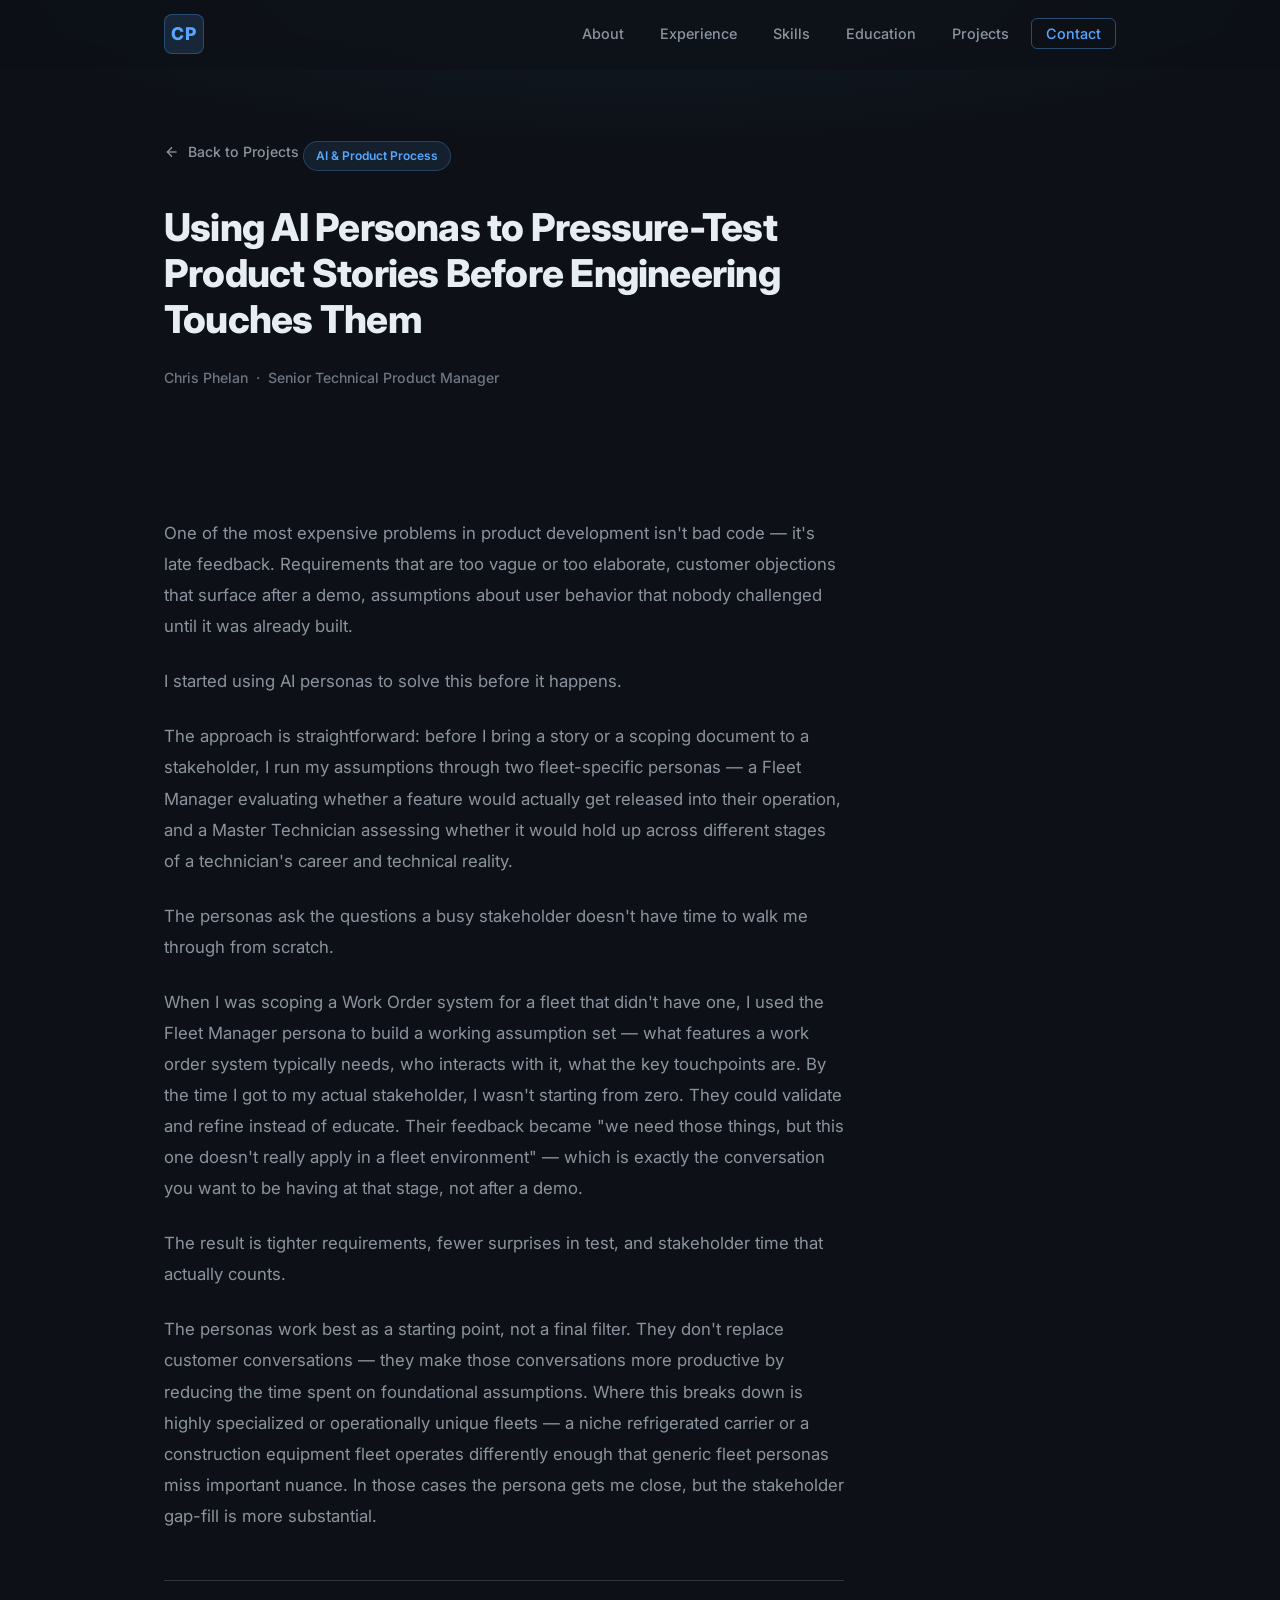
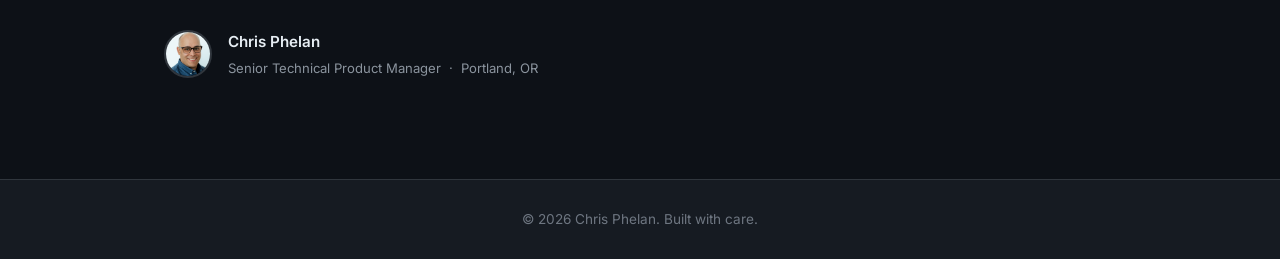
==== ai-personas-product-stories.html @ c7101021 "Add first portfolio piece: AI personas for product stories - Create dedicated article page (ai-perso" ====
<!DOCTYPE html>
<html lang="en">
<head>
  <meta charset="UTF-8" />
  <meta name="viewport" content="width=device-width, initial-scale=1.0" />
  <title>Using AI Personas to Pressure-Test Product Stories — Chris Phelan</title>
  <link rel="preconnect" href="https://fonts.googleapis.com" />
  <link rel="preconnect" href="https://fonts.gstatic.com" crossorigin />
  <link href="https://fonts.googleapis.com/css2?family=Inter:wght@300;400;500;600;700;800&display=swap" rel="stylesheet" />
  <link rel="stylesheet" href="styles.css" />
  <style>
    .article-hero {
      padding: 140px 0 64px;
      background: radial-gradient(ellipse 80% 60% at 50% -10%, rgba(88, 166, 255, 0.08) 0%, transparent 70%);
    }

    .article-back {
      display: inline-flex;
      align-items: center;
      gap: 8px;
      color: var(--text-muted);
      font-size: 0.88rem;
      font-weight: 500;
      margin-bottom: 40px;
      transition: color var(--transition);
    }

    .article-back:hover { color: var(--accent); }

    .article-tag {
      display: inline-block;
      font-size: 0.75rem;
      font-weight: 600;
      padding: 4px 12px;
      border-radius: 20px;
      background: rgba(88, 166, 255, 0.1);
      color: var(--accent);
      border: 1px solid rgba(88, 166, 255, 0.25);
      margin-bottom: 20px;
    }

    .article-title {
      font-size: clamp(1.6rem, 4vw, 2.4rem);
      font-weight: 800;
      color: var(--text);
      line-height: 1.2;
      letter-spacing: -0.02em;
      margin-bottom: 24px;
      max-width: 720px;
    }

    .article-meta {
      color: var(--text-dim);
      font-size: 0.88rem;
      font-weight: 500;
    }

    .article-body {
      padding: 64px 0 100px;
    }

    .article-content {
      max-width: 680px;
    }

    .article-content p {
      color: var(--text-muted);
      font-size: 1.05rem;
      line-height: 1.85;
      margin-bottom: 24px;
    }

    .article-content p:last-child {
      margin-bottom: 0;
    }

    .article-divider {
      border: none;
      border-top: 1px solid var(--border);
      margin: 48px 0;
    }

    .article-footer {
      display: flex;
      align-items: center;
      gap: 16px;
      flex-wrap: wrap;
    }

    .article-author-photo {
      width: 48px;
      height: 48px;
      border-radius: 50%;
      object-fit: cover;
      object-position: center top;
      border: 2px solid var(--border);
    }

    .article-author-info {
      display: flex;
      flex-direction: column;
      gap: 2px;
    }

    .article-author-name {
      font-size: 0.95rem;
      font-weight: 600;
      color: var(--text);
    }

    .article-author-title {
      font-size: 0.82rem;
      color: var(--text-muted);
    }

    @media (max-width: 768px) {
      .article-hero { padding: 120px 0 48px; }
      .article-body { padding: 48px 0 72px; }
    }
  </style>
</head>
<body>

  <!-- NAV -->
  <nav id="navbar">
    <div class="nav-inner">
      <a href="index.html" class="nav-logo">CP</a>
      <ul class="nav-links" id="navLinks">
        <li><a href="index.html#about">About</a></li>
        <li><a href="index.html#experience">Experience</a></li>
        <li><a href="index.html#skills">Skills</a></li>
        <li><a href="index.html#education">Education</a></li>
        <li><a href="index.html#projects">Projects</a></li>
        <li><a href="index.html#contact" class="nav-cta">Contact</a></li>
      </ul>
    </div>
  </nav>

  <!-- ARTICLE HERO -->
  <section class="article-hero">
    <div class="container">
      <a href="index.html#projects" class="article-back">
        <svg width="16" height="16" viewBox="0 0 24 24" fill="none" stroke="currentColor" stroke-width="2"><line x1="19" y1="12" x2="5" y2="12"/><polyline points="12 19 5 12 12 5"/></svg>
        Back to Projects
      </a>
      <div class="article-tag">AI &amp; Product Process</div>
      <h1 class="article-title">Using AI Personas to Pressure-Test Product Stories Before Engineering Touches Them</h1>
      <p class="article-meta">Chris Phelan &nbsp;·&nbsp; Senior Technical Product Manager</p>
    </div>
  </section>

  <!-- ARTICLE BODY -->
  <div class="article-body">
    <div class="container">
      <div class="article-content">

        <p>One of the most expensive problems in product development isn't bad code — it's late feedback. Requirements that are too vague or too elaborate, customer objections that surface after a demo, assumptions about user behavior that nobody challenged until it was already built.</p>

        <p>I started using AI personas to solve this before it happens.</p>

        <p>The approach is straightforward: before I bring a story or a scoping document to a stakeholder, I run my assumptions through two fleet-specific personas — a Fleet Manager evaluating whether a feature would actually get released into their operation, and a Master Technician assessing whether it would hold up across different stages of a technician's career and technical reality.</p>

        <p>The personas ask the questions a busy stakeholder doesn't have time to walk me through from scratch.</p>

        <p>When I was scoping a Work Order system for a fleet that didn't have one, I used the Fleet Manager persona to build a working assumption set — what features a work order system typically needs, who interacts with it, what the key touchpoints are. By the time I got to my actual stakeholder, I wasn't starting from zero. They could validate and refine instead of educate. Their feedback became "we need those things, but this one doesn't really apply in a fleet environment" — which is exactly the conversation you want to be having at that stage, not after a demo.</p>

        <p>The result is tighter requirements, fewer surprises in test, and stakeholder time that actually counts.</p>

        <p>The personas work best as a starting point, not a final filter. They don't replace customer conversations — they make those conversations more productive by reducing the time spent on foundational assumptions. Where this breaks down is highly specialized or operationally unique fleets — a niche refrigerated carrier or a construction equipment fleet operates differently enough that generic fleet personas miss important nuance. In those cases the persona gets me close, but the stakeholder gap-fill is more substantial.</p>

        <hr class="article-divider" />

        <div class="article-footer">
          <img src="IMG_0226.jpeg" alt="Chris Phelan" class="article-author-photo" />
          <div class="article-author-info">
            <span class="article-author-name">Chris Phelan</span>
            <span class="article-author-title">Senior Technical Product Manager &nbsp;·&nbsp; Portland, OR</span>
          </div>
        </div>

      </div>
    </div>
  </div>

  <!-- FOOTER -->
  <footer>
    <p>© 2026 Chris Phelan. Built with care.</p>
  </footer>

  <script>
    const navbar = document.getElementById('navbar');
    window.addEventListener('scroll', () => {
      navbar.classList.toggle('scrolled', window.scrollY > 20);
    });
  </script>

</body>
</html>
---- styles.css ----
/* ===== RESET & BASE ===== */
*, *::before, *::after {
  box-sizing: border-box;
  margin: 0;
  padding: 0;
}

:root {
  --bg: #0d1117;
  --surface: #161b22;
  --surface-2: #1c2128;
  --border: #30363d;
  --accent: #58a6ff;
  --accent-glow: rgba(88, 166, 255, 0.15);
  --accent-glow-strong: rgba(88, 166, 255, 0.3);
  --text: #e6edf3;
  --text-muted: #8b949e;
  --text-dim: #6e7681;
  --success: #3fb950;
  --radius: 12px;
  --radius-sm: 8px;
  --transition: 0.25s ease;
  --font: 'Inter', system-ui, -apple-system, sans-serif;
}

html {
  scroll-behavior: smooth;
  scroll-padding-top: 72px;
}

body {
  font-family: var(--font);
  background-color: var(--bg);
  color: var(--text);
  line-height: 1.7;
  font-size: 16px;
  overflow-x: hidden;
}

a {
  color: var(--accent);
  text-decoration: none;
}

ul {
  list-style: none;
}

img { max-width: 100%; }

/* ===== CONTAINER ===== */
.container {
  max-width: 1000px;
  margin: 0 auto;
  padding: 0 24px;
}

/* ===== SECTIONS ===== */
section {
  padding: 100px 0;
}

.section-title {
  font-size: clamp(1.6rem, 3vw, 2rem);
  font-weight: 700;
  color: var(--text);
  margin-bottom: 12px;
  position: relative;
  display: inline-block;
}

.section-title::after {
  content: '';
  display: block;
  width: 48px;
  height: 3px;
  background: var(--accent);
  border-radius: 2px;
  margin-top: 8px;
}

.section-subtitle {
  color: var(--text-muted);
  margin-bottom: 48px;
  margin-top: 8px;
  font-size: 1.05rem;
}

/* ===== NAV ===== */
#navbar {
  position: fixed;
  top: 0;
  left: 0;
  right: 0;
  z-index: 1000;
  background: rgba(13, 17, 23, 0.8);
  backdrop-filter: blur(12px);
  -webkit-backdrop-filter: blur(12px);
  border-bottom: 1px solid transparent;
  transition: border-color var(--transition), background var(--transition);
}

#navbar.scrolled {
  border-bottom-color: var(--border);
  background: rgba(13, 17, 23, 0.95);
}

.nav-inner {
  max-width: 1000px;
  margin: 0 auto;
  padding: 0 24px;
  height: 68px;
  display: flex;
  align-items: center;
  justify-content: space-between;
}

.nav-logo {
  font-size: 1.1rem;
  font-weight: 800;
  color: var(--accent);
  letter-spacing: 0.05em;
  background: var(--accent-glow);
  border: 1px solid rgba(88, 166, 255, 0.3);
  width: 40px;
  height: 40px;
  display: flex;
  align-items: center;
  justify-content: center;
  border-radius: var(--radius-sm);
  transition: background var(--transition), box-shadow var(--transition);
}

.nav-logo:hover {
  background: var(--accent-glow-strong);
  box-shadow: 0 0 16px rgba(88, 166, 255, 0.25);
}

.nav-links {
  display: flex;
  align-items: center;
  gap: 8px;
}

.nav-links a {
  color: var(--text-muted);
  font-size: 0.9rem;
  font-weight: 500;
  padding: 6px 14px;
  border-radius: 6px;
  transition: color var(--transition), background var(--transition);
}

.nav-links a:hover,
.nav-links a.active {
  color: var(--text);
  background: var(--surface-2);
}

.nav-cta {
  color: var(--accent) !important;
  border: 1px solid rgba(88, 166, 255, 0.4) !important;
}

.nav-cta:hover {
  background: var(--accent-glow) !important;
  color: var(--accent) !important;
}

.nav-toggle {
  display: none;
  flex-direction: column;
  gap: 5px;
  cursor: pointer;
  background: none;
  border: none;
  padding: 8px;
}

.nav-toggle span {
  display: block;
  width: 22px;
  height: 2px;
  background: var(--text);
  border-radius: 2px;
  transition: var(--transition);
}

.nav-toggle.open span:nth-child(1) { transform: translateY(7px) rotate(45deg); }
.nav-toggle.open span:nth-child(2) { opacity: 0; }
.nav-toggle.open span:nth-child(3) { transform: translateY(-7px) rotate(-45deg); }

/* ===== HERO ===== */
#hero {
  min-height: 100vh;
  display: flex;
  flex-direction: column;
  align-items: center;
  justify-content: center;
  text-align: center;
  padding: 80px 24px 60px;
  position: relative;
  background: radial-gradient(ellipse 80% 60% at 50% -10%, rgba(88, 166, 255, 0.08) 0%, transparent 70%);
}

.hero-content { max-width: 680px; }

.hero-greeting {
  font-size: 1rem;
  color: var(--accent);
  font-weight: 500;
  letter-spacing: 0.08em;
  text-transform: uppercase;
  margin-bottom: 16px;
}

.hero-name {
  font-size: clamp(2.8rem, 8vw, 5rem);
  font-weight: 800;
  line-height: 1.05;
  color: var(--text);
  margin-bottom: 16px;
  letter-spacing: -0.02em;
}

.hero-title {
  font-size: clamp(1.2rem, 3vw, 1.6rem);
  font-weight: 400;
  background: linear-gradient(90deg, var(--accent), #79c0ff);
  -webkit-background-clip: text;
  -webkit-text-fill-color: transparent;
  background-clip: text;
  margin-bottom: 20px;
}

.hero-location {
  display: inline-flex;
  align-items: center;
  gap: 6px;
  color: var(--text-muted);
  font-size: 0.95rem;
  margin-bottom: 40px;
}

.hero-actions {
  display: flex;
  gap: 16px;
  justify-content: center;
  flex-wrap: wrap;
}

.btn {
  display: inline-flex;
  align-items: center;
  gap: 8px;
  padding: 12px 28px;
  border-radius: var(--radius-sm);
  font-size: 0.95rem;
  font-weight: 600;
  transition: all var(--transition);
  cursor: pointer;
}

.btn-primary {
  background: var(--accent);
  color: #0d1117;
}

.btn-primary:hover {
  background: #79c0ff;
  box-shadow: 0 0 20px rgba(88, 166, 255, 0.4);
  transform: translateY(-1px);
}

.btn-outline {
  border: 1px solid var(--border);
  color: var(--text);
  background: transparent;
}

.btn-outline:hover {
  border-color: var(--accent);
  color: var(--accent);
  background: var(--accent-glow);
  transform: translateY(-1px);
}

.hero-scroll-hint {
  position: absolute;
  bottom: 32px;
  left: 50%;
  transform: translateX(-50%);
  display: flex;
  flex-direction: column;
  align-items: center;
  gap: 6px;
  color: var(--text-dim);
  font-size: 0.75rem;
  letter-spacing: 0.1em;
  text-transform: uppercase;
  animation: bounce 2s ease-in-out infinite;
}

@keyframes bounce {
  0%, 100% { transform: translateX(-50%) translateY(0); }
  50% { transform: translateX(-50%) translateY(6px); }
}

/* ===== ABOUT ===== */
#about { background: var(--surface); }

.about-grid {
  display: grid;
  grid-template-columns: auto 1fr 1fr;
  gap: 48px;
  align-items: center;
  margin-top: 40px;
}

.about-photo {
  flex-shrink: 0;
}

.headshot {
  width: 180px;
  height: 180px;
  object-fit: cover;
  object-position: center top;
  border-radius: 50%;
  border: 3px solid var(--border);
  box-shadow: 0 0 0 6px var(--surface-2), 0 0 24px rgba(88, 166, 255, 0.15);
  display: block;
}

.about-text p {
  color: var(--text-muted);
  font-size: 1.05rem;
  line-height: 1.8;
  margin-bottom: 16px;
}

.about-highlights {
  display: flex;
  flex-direction: column;
  gap: 16px;
}

.highlight-card {
  background: var(--surface-2);
  border: 1px solid var(--border);
  border-radius: var(--radius);
  padding: 20px 24px;
  display: flex;
  align-items: center;
  gap: 16px;
  transition: border-color var(--transition), box-shadow var(--transition);
}

.highlight-card:hover {
  border-color: var(--accent);
  box-shadow: 0 0 16px var(--accent-glow);
}

.highlight-num {
  font-size: 2rem;
  font-weight: 800;
  color: var(--accent);
  line-height: 1;
}

.highlight-label {
  font-size: 0.9rem;
  color: var(--text-muted);
  font-weight: 500;
}

/* ===== EXPERIENCE ===== */
#experience { background: var(--bg); }

.timeline {
  margin-top: 48px;
  position: relative;
  padding-left: 32px;
}

.timeline::before {
  content: '';
  position: absolute;
  left: 7px;
  top: 8px;
  bottom: 8px;
  width: 2px;
  background: linear-gradient(to bottom, var(--accent), transparent);
  opacity: 0.4;
}

.timeline-item {
  position: relative;
  margin-bottom: 40px;
}

.timeline-item:last-child { margin-bottom: 0; }

.timeline-dot {
  position: absolute;
  left: -29px;
  top: 20px;
  width: 14px;
  height: 14px;
  background: var(--accent);
  border-radius: 50%;
  border: 3px solid var(--bg);
  box-shadow: 0 0 10px rgba(88, 166, 255, 0.5);
}

.timeline-card {
  background: var(--surface);
  border: 1px solid var(--border);
  border-radius: var(--radius);
  padding: 28px 32px;
  transition: border-color var(--transition), box-shadow var(--transition);
}

.timeline-card:hover {
  border-color: rgba(88, 166, 255, 0.4);
  box-shadow: 0 4px 24px rgba(0, 0, 0, 0.3);
}

.timeline-header {
  display: flex;
  align-items: flex-start;
  justify-content: space-between;
  gap: 16px;
  margin-bottom: 12px;
}

.timeline-company {
  font-size: 1.15rem;
  font-weight: 700;
  color: var(--text);
  margin-bottom: 4px;
}

.timeline-meta {
  font-size: 0.85rem;
  color: var(--text-dim);
  font-weight: 500;
}

.timeline-badge {
  font-size: 0.75rem;
  font-weight: 600;
  padding: 4px 10px;
  border-radius: 20px;
  white-space: nowrap;
}

.timeline-badge.current {
  background: rgba(63, 185, 80, 0.15);
  color: var(--success);
  border: 1px solid rgba(63, 185, 80, 0.3);
}

.timeline-role {
  font-size: 1rem;
  font-weight: 600;
  color: var(--accent);
  margin-bottom: 12px;
}

.role-note {
  font-weight: 400;
  font-size: 0.9rem;
  color: var(--text-muted);
}

.timeline-bullets {
  padding-left: 0;
}

.timeline-bullets li {
  position: relative;
  padding-left: 16px;
  color: var(--text-muted);
  font-size: 0.95rem;
  margin-bottom: 8px;
  line-height: 1.6;
}

.timeline-bullets li::before {
  content: '›';
  position: absolute;
  left: 0;
  color: var(--accent);
  font-weight: 700;
}

.multi-role {
  display: flex;
  flex-direction: column;
  gap: 24px;
}

.role-block {
  padding-top: 20px;
  border-top: 1px solid var(--border);
}

.role-block:first-child {
  padding-top: 0;
  border-top: none;
}

.role-period {
  font-size: 0.8rem;
  color: var(--text-dim);
  margin-bottom: 10px;
  margin-top: 2px;
}

/* ===== SKILLS ===== */
#skills { background: var(--surface); }

.skills-grid {
  display: flex;
  flex-wrap: wrap;
  gap: 12px;
  margin-top: 40px;
}

.skill-pill {
  background: var(--surface-2);
  border: 1px solid var(--border);
  color: var(--text);
  padding: 10px 20px;
  border-radius: 100px;
  font-size: 0.9rem;
  font-weight: 500;
  cursor: default;
  transition: all var(--transition);
}

.skill-pill:hover {
  border-color: var(--accent);
  color: var(--accent);
  background: var(--accent-glow);
  box-shadow: 0 0 12px var(--accent-glow);
  transform: translateY(-2px);
}

/* ===== EDUCATION ===== */
#education { background: var(--bg); }

.edu-grid {
  display: grid;
  grid-template-columns: repeat(2, 1fr);
  gap: 20px;
  margin-top: 40px;
}

.edu-card {
  background: var(--surface);
  border: 1px solid var(--border);
  border-radius: var(--radius);
  padding: 28px;
  transition: border-color var(--transition), box-shadow var(--transition), transform var(--transition);
}

.edu-card:hover {
  border-color: rgba(88, 166, 255, 0.4);
  box-shadow: 0 4px 20px rgba(0, 0, 0, 0.3);
  transform: translateY(-3px);
}

.edu-icon {
  font-size: 1.8rem;
  margin-bottom: 14px;
}

.edu-card h3 {
  font-size: 1rem;
  font-weight: 700;
  color: var(--text);
  margin-bottom: 6px;
}

.edu-degree {
  font-size: 0.9rem;
  color: var(--accent);
  font-weight: 500;
  margin-bottom: 6px;
}

.edu-year {
  font-size: 0.82rem;
  color: var(--text-dim);
}

/* ===== PROJECTS ===== */
#projects { background: var(--surface); }

.projects-grid {
  display: grid;
  grid-template-columns: repeat(3, 1fr);
  gap: 20px;
  margin-top: 8px;
}

.projects-grid--two {
  grid-template-columns: repeat(2, 1fr);
}

.project-card--link {
  display: block;
  color: inherit;
  cursor: pointer;
}

.project-card--link h3 {
  transition: color var(--transition);
}

.project-card--link:hover h3 {
  color: var(--accent);
}

@media (max-width: 768px) {
  .projects-grid--two {
    grid-template-columns: 1fr;
  }
}

.project-card {
  background: var(--surface-2);
  border: 1px solid var(--border);
  border-radius: var(--radius);
  padding: 28px;
  transition: all var(--transition);
}

.project-card:hover {
  border-color: rgba(88, 166, 255, 0.35);
  box-shadow: 0 4px 24px rgba(0, 0, 0, 0.3);
  transform: translateY(-4px);
}

.placeholder-card {
  opacity: 0.8;
}

.project-placeholder-icon {
  font-size: 2rem;
  margin-bottom: 16px;
}

.project-card h3 {
  font-size: 1rem;
  font-weight: 700;
  color: var(--text);
  margin-bottom: 10px;
}

.project-card p {
  font-size: 0.88rem;
  color: var(--text-muted);
  line-height: 1.6;
  margin-bottom: 16px;
}

.project-tag {
  display: inline-block;
  font-size: 0.75rem;
  font-weight: 600;
  padding: 4px 10px;
  border-radius: 20px;
  background: rgba(88, 166, 255, 0.1);
  color: var(--accent);
  border: 1px solid rgba(88, 166, 255, 0.25);
}

/* ===== CONTACT ===== */
#contact { background: var(--bg); }

.contact-links {
  display: flex;
  flex-direction: column;
  gap: 16px;
  max-width: 540px;
  margin-top: 8px;
}

.contact-item {
  display: flex;
  align-items: center;
  gap: 20px;
  background: var(--surface);
  border: 1px solid var(--border);
  border-radius: var(--radius);
  padding: 20px 24px;
  color: var(--text);
  transition: all var(--transition);
}

.contact-item:hover {
  border-color: var(--accent);
  background: var(--surface-2);
  box-shadow: 0 4px 16px rgba(0, 0, 0, 0.3);
  transform: translateX(4px);
}

.contact-item-featured {
  border-color: rgba(88, 166, 255, 0.4);
  background: var(--surface-2);
  padding: 28px 32px;
}

.contact-item-featured:hover {
  box-shadow: 0 4px 24px var(--accent-glow-strong);
}

.contact-arrow {
  margin-left: auto;
  color: var(--accent);
  opacity: 0.6;
  transition: opacity var(--transition), transform var(--transition);
}

.contact-item:hover .contact-arrow {
  opacity: 1;
  transform: translateX(4px);
}

.contact-icon {
  width: 44px;
  height: 44px;
  background: var(--accent-glow);
  border: 1px solid rgba(88, 166, 255, 0.25);
  border-radius: var(--radius-sm);
  display: flex;
  align-items: center;
  justify-content: center;
  flex-shrink: 0;
  color: var(--accent);
}

.contact-text {
  display: flex;
  flex-direction: column;
  gap: 2px;
}

.contact-label {
  font-size: 0.75rem;
  color: var(--text-dim);
  font-weight: 600;
  text-transform: uppercase;
  letter-spacing: 0.06em;
}

.contact-value {
  font-size: 0.95rem;
  color: var(--text);
  font-weight: 500;
}

/* ===== FOOTER ===== */
footer {
  background: var(--surface);
  border-top: 1px solid var(--border);
  text-align: center;
  padding: 28px 24px;
  color: var(--text-dim);
  font-size: 0.85rem;
}

/* ===== REVEAL ANIMATIONS ===== */
.fade-in {
  opacity: 0;
  transform: translateY(24px);
  animation: fadeInUp 0.8s ease forwards;
}

@keyframes fadeInUp {
  to {
    opacity: 1;
    transform: translateY(0);
  }
}

.reveal {
  opacity: 0;
  transform: translateY(30px);
  transition: opacity 0.6s ease, transform 0.6s ease;
}

.reveal.visible {
  opacity: 1;
  transform: translateY(0);
}

/* ===== RESPONSIVE ===== */
@media (max-width: 768px) {
  section { padding: 72px 0; }

  .nav-toggle { display: flex; }

  .nav-links {
    display: none;
    position: absolute;
    top: 68px;
    left: 0;
    right: 0;
    flex-direction: column;
    background: var(--surface);
    border-bottom: 1px solid var(--border);
    padding: 16px 24px 24px;
    gap: 4px;
  }

  .nav-links.open { display: flex; }

  .nav-links a {
    padding: 10px 14px;
    width: 100%;
  }

  .about-grid {
    grid-template-columns: 1fr;
    gap: 32px;
    justify-items: center;
    text-align: center;
  }

  .about-text {
    text-align: left;
  }

  .edu-grid {
    grid-template-columns: 1fr;
  }

  .projects-grid {
    grid-template-columns: 1fr;
  }

  .timeline { padding-left: 24px; }

  .timeline-card { padding: 20px; }

  .timeline-header { flex-direction: column; gap: 8px; }
}

@media (max-width: 480px) {
  .hero-actions { flex-direction: column; align-items: center; }
  .btn { width: 100%; max-width: 240px; justify-content: center; }
}
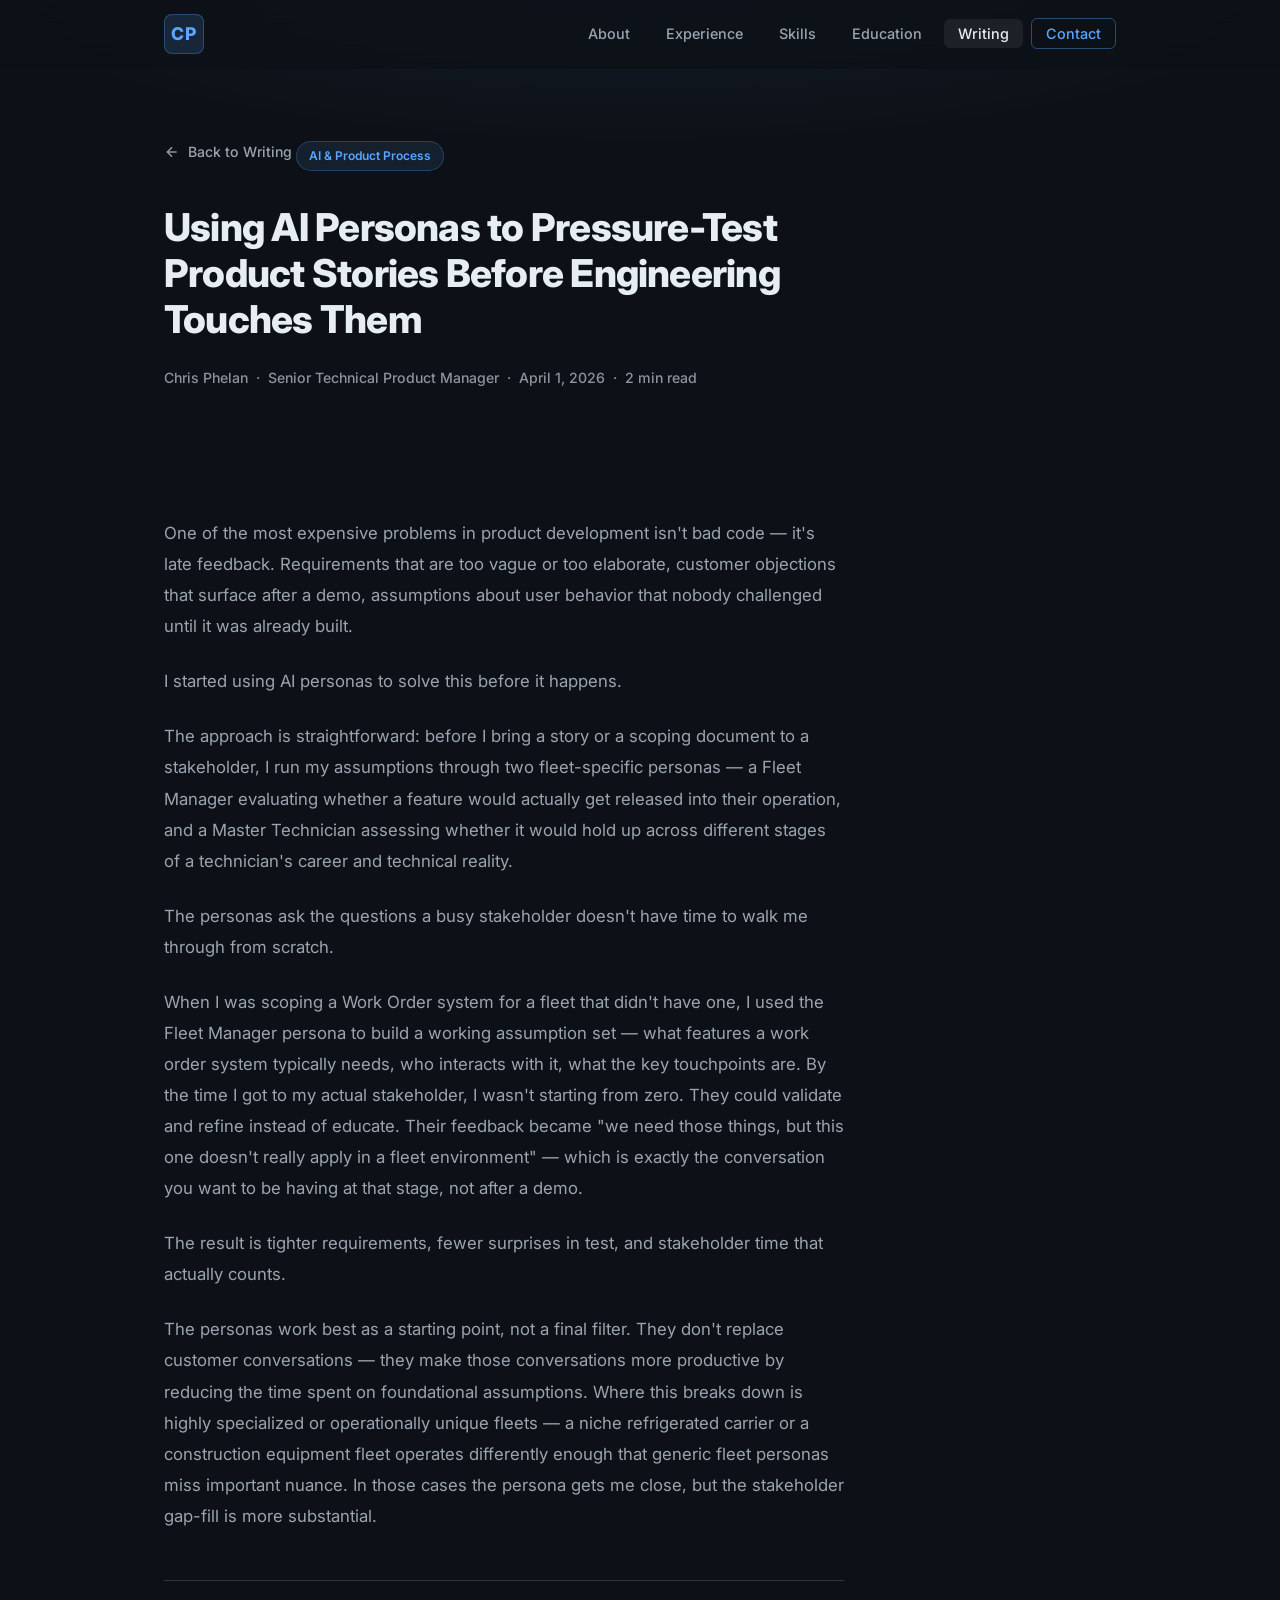
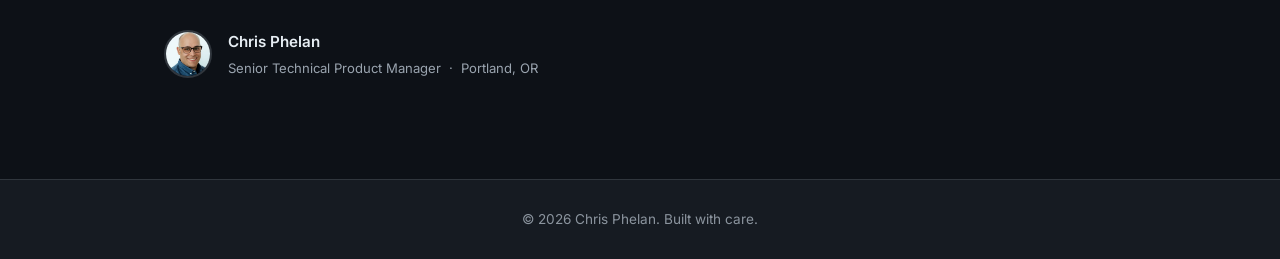
==== commit 43b7e47b: "Improve portfolio performance and accessibility" ====
--- a/ai-personas-product-stories.html
+++ b/ai-personas-product-stories.html
@@ -4,150 +4,83 @@
   <meta charset="UTF-8" />
   <meta name="viewport" content="width=device-width, initial-scale=1.0" />
   <title>Using AI Personas to Pressure-Test Product Stories — Chris Phelan</title>
+  <meta name="description" content="How Chris Phelan uses fleet-specific AI personas to pressure-test requirements and sharpen stakeholder conversations before engineering begins." />
+  <meta name="theme-color" content="#0d1117" />
+  <link rel="canonical" href="https://cppdx.github.io/phelanc/ai-personas-product-stories.html" />
+  <link rel="icon" href="favicon.svg" type="image/svg+xml" />
+  <link rel="manifest" href="site.webmanifest" />
+  <link rel="alternate" type="application/rss+xml" title="Chris Phelan — Writing &amp; Case Studies" href="feed.xml" />
+  <meta property="og:type" content="article" />
+  <meta property="og:title" content="Using AI Personas to Pressure-Test Product Stories" />
+  <meta property="og:description" content="A practical method for using fleet-specific AI personas to improve requirements before engineering begins." />
+  <meta property="og:url" content="https://cppdx.github.io/phelanc/ai-personas-product-stories.html" />
+  <meta property="og:image" content="https://cppdx.github.io/phelanc/headshot-640.jpg" />
+  <meta property="og:image:alt" content="Chris Phelan" />
+  <meta property="article:published_time" content="2026-04-01" />
+  <meta name="twitter:card" content="summary" />
+  <meta name="twitter:title" content="Using AI Personas to Pressure-Test Product Stories" />
+  <meta name="twitter:description" content="A practical method for using fleet-specific AI personas to improve requirements before engineering begins." />
+  <meta name="twitter:image" content="https://cppdx.github.io/phelanc/headshot-640.jpg" />
   <link rel="preconnect" href="https://fonts.googleapis.com" />
   <link rel="preconnect" href="https://fonts.gstatic.com" crossorigin />
   <link href="https://fonts.googleapis.com/css2?family=Inter:wght@300;400;500;600;700;800&display=swap" rel="stylesheet" />
   <link rel="stylesheet" href="styles.css" />
-  <style>
-    .article-hero {
-      padding: 140px 0 64px;
-      background: radial-gradient(ellipse 80% 60% at 50% -10%, rgba(88, 166, 255, 0.08) 0%, transparent 70%);
+  <link rel="stylesheet" href="article.css" />
+  <script type="application/ld+json">
+    {
+      "@context": "https://schema.org",
+      "@type": "BlogPosting",
+      "headline": "Using AI Personas to Pressure-Test Product Stories Before Engineering Touches Them",
+      "description": "How Chris Phelan uses fleet-specific AI personas to pressure-test requirements and sharpen stakeholder conversations before engineering begins.",
+      "datePublished": "2026-04-01",
+      "dateModified": "2026-04-01",
+      "mainEntityOfPage": "https://cppdx.github.io/phelanc/ai-personas-product-stories.html",
+      "image": "https://cppdx.github.io/phelanc/headshot-640.jpg",
+      "author": {
+        "@type": "Person",
+        "name": "Chris Phelan",
+        "url": "https://cppdx.github.io/phelanc/"
+      }
     }
-
-    .article-back {
-      display: inline-flex;
-      align-items: center;
-      gap: 8px;
-      color: var(--text-muted);
-      font-size: 0.88rem;
-      font-weight: 500;
-      margin-bottom: 40px;
-      transition: color var(--transition);
-    }
-
-    .article-back:hover { color: var(--accent); }
-
-    .article-tag {
-      display: inline-block;
-      font-size: 0.75rem;
-      font-weight: 600;
-      padding: 4px 12px;
-      border-radius: 20px;
-      background: rgba(88, 166, 255, 0.1);
-      color: var(--accent);
-      border: 1px solid rgba(88, 166, 255, 0.25);
-      margin-bottom: 20px;
-    }
-
-    .article-title {
-      font-size: clamp(1.6rem, 4vw, 2.4rem);
-      font-weight: 800;
-      color: var(--text);
-      line-height: 1.2;
-      letter-spacing: -0.02em;
-      margin-bottom: 24px;
-      max-width: 720px;
-    }
-
-    .article-meta {
-      color: var(--text-dim);
-      font-size: 0.88rem;
-      font-weight: 500;
-    }
-
-    .article-body {
-      padding: 64px 0 100px;
-    }
-
-    .article-content {
-      max-width: 680px;
-    }
-
-    .article-content p {
-      color: var(--text-muted);
-      font-size: 1.05rem;
-      line-height: 1.85;
-      margin-bottom: 24px;
-    }
-
-    .article-content p:last-child {
-      margin-bottom: 0;
-    }
-
-    .article-divider {
-      border: none;
-      border-top: 1px solid var(--border);
-      margin: 48px 0;
-    }
-
-    .article-footer {
-      display: flex;
-      align-items: center;
-      gap: 16px;
-      flex-wrap: wrap;
-    }
-
-    .article-author-photo {
-      width: 48px;
-      height: 48px;
-      border-radius: 50%;
-      object-fit: cover;
-      object-position: center top;
-      border: 2px solid var(--border);
-    }
-
-    .article-author-info {
-      display: flex;
-      flex-direction: column;
-      gap: 2px;
-    }
-
-    .article-author-name {
-      font-size: 0.95rem;
-      font-weight: 600;
-      color: var(--text);
-    }
-
-    .article-author-title {
-      font-size: 0.82rem;
-      color: var(--text-muted);
-    }
-
-    @media (max-width: 768px) {
-      .article-hero { padding: 120px 0 48px; }
-      .article-body { padding: 48px 0 72px; }
-    }
-  </style>
+  </script>
 </head>
 <body>
 
+  <a class="skip-link" href="#main-content">Skip to article</a>
+
   <!-- NAV -->
-  <nav id="navbar">
+  <nav id="navbar" aria-label="Primary navigation">
     <div class="nav-inner">
-      <a href="index.html" class="nav-logo">CP</a>
+      <a href="index.html" class="nav-logo" aria-label="Chris Phelan home">CP</a>
+      <button class="nav-toggle" id="navToggle" type="button" aria-label="Open navigation menu" aria-expanded="false" aria-controls="navLinks">
+        <span></span><span></span><span></span>
+      </button>
       <ul class="nav-links" id="navLinks">
         <li><a href="index.html#about">About</a></li>
         <li><a href="index.html#experience">Experience</a></li>
         <li><a href="index.html#skills">Skills</a></li>
         <li><a href="index.html#education">Education</a></li>
-        <li><a href="index.html#projects">Projects</a></li>
+        <li><a href="index.html#projects" aria-current="page">Writing</a></li>
         <li><a href="index.html#contact" class="nav-cta">Contact</a></li>
       </ul>
     </div>
   </nav>
 
+  <main id="main-content">
+  <article>
+
   <!-- ARTICLE HERO -->
-  <section class="article-hero">
+  <header class="article-hero">
     <div class="container">
       <a href="index.html#projects" class="article-back">
-        <svg width="16" height="16" viewBox="0 0 24 24" fill="none" stroke="currentColor" stroke-width="2"><line x1="19" y1="12" x2="5" y2="12"/><polyline points="12 19 5 12 12 5"/></svg>
-        Back to Projects
+        <svg aria-hidden="true" focusable="false" width="16" height="16" viewBox="0 0 24 24" fill="none" stroke="currentColor" stroke-width="2"><line x1="19" y1="12" x2="5" y2="12"/><polyline points="12 19 5 12 12 5"/></svg>
+        Back to Writing
       </a>
       <div class="article-tag">AI &amp; Product Process</div>
       <h1 class="article-title">Using AI Personas to Pressure-Test Product Stories Before Engineering Touches Them</h1>
-      <p class="article-meta">Chris Phelan &nbsp;·&nbsp; Senior Technical Product Manager</p>
+      <p class="article-meta">Chris Phelan &nbsp;·&nbsp; Senior Technical Product Manager &nbsp;·&nbsp; <time datetime="2026-04-01">April 1, 2026</time> &nbsp;·&nbsp; 2 min read</p>
     </div>
-  </section>
+  </header>
 
   <!-- ARTICLE BODY -->
   <div class="article-body">
@@ -171,7 +104,10 @@
         <hr class="article-divider" />
 
         <div class="article-footer">
-          <img src="IMG_0226.jpeg" alt="Chris Phelan" class="article-author-photo" />
+          <picture>
+            <source type="image/webp" srcset="headshot-320.webp 320w, headshot-640.webp 640w" sizes="48px" />
+            <img src="headshot-640.jpg" alt="Chris Phelan" class="article-author-photo" width="640" height="640" loading="lazy" decoding="async" />
+          </picture>
           <div class="article-author-info">
             <span class="article-author-name">Chris Phelan</span>
             <span class="article-author-title">Senior Technical Product Manager &nbsp;·&nbsp; Portland, OR</span>
@@ -182,17 +118,15 @@
     </div>
   </div>
 
+  </article>
+  </main>
+
   <!-- FOOTER -->
   <footer>
     <p>© 2026 Chris Phelan. Built with care.</p>
   </footer>
 
-  <script>
-    const navbar = document.getElementById('navbar');
-    window.addEventListener('scroll', () => {
-      navbar.classList.toggle('scrolled', window.scrollY > 20);
-    });
-  </script>
+  <script src="script.js"></script>
 
 </body>
 </html>
--- a/styles.css
+++ b/styles.css
@@ -14,8 +14,8 @@
   --accent-glow: rgba(88, 166, 255, 0.15);
   --accent-glow-strong: rgba(88, 166, 255, 0.3);
   --text: #e6edf3;
-  --text-muted: #8b949e;
-  --text-dim: #6e7681;
+  --text-muted: #9aa4af;
+  --text-dim: #8b949e;
   --success: #3fb950;
   --radius: 12px;
   --radius-sm: 8px;
@@ -42,11 +42,38 @@
   text-decoration: none;
 }
 
-ul {
+.nav-links,
+.timeline-bullets {
   list-style: none;
 }
 
-img { max-width: 100%; }
+img {
+  display: block;
+  max-width: 100%;
+}
+
+.skip-link {
+  position: fixed;
+  top: 12px;
+  left: 12px;
+  z-index: 2000;
+  padding: 10px 14px;
+  border-radius: var(--radius-sm);
+  background: var(--accent);
+  color: var(--bg);
+  font-weight: 700;
+  transform: translateY(-160%);
+  transition: transform var(--transition);
+}
+
+.skip-link:focus {
+  transform: translateY(0);
+}
+
+:focus-visible {
+  outline: 3px solid var(--accent);
+  outline-offset: 3px;
+}
 
 /* ===== CONTAINER ===== */
 .container {
@@ -152,7 +179,8 @@
 }
 
 .nav-links a:hover,
-.nav-links a.active {
+.nav-links a.active,
+.nav-links a[aria-current] {
   color: var(--text);
   background: var(--surface-2);
 }
@@ -175,6 +203,7 @@
   background: none;
   border: none;
   padding: 8px;
+  border-radius: 6px;
 }
 
 .nav-toggle span {
@@ -249,6 +278,12 @@
   flex-wrap: wrap;
 }
 
+.not-found-copy {
+  margin: 0 auto 36px;
+  color: var(--text-muted);
+  font-size: 1.05rem;
+}
+
 .btn {
   display: inline-flex;
   align-items: center;
@@ -319,6 +354,10 @@
 
 .about-photo {
   flex-shrink: 0;
+}
+
+.about-photo picture {
+  display: block;
 }
 
 .headshot {
@@ -667,6 +706,14 @@
   margin-bottom: 16px;
 }
 
+.project-card .project-meta {
+  margin-top: -4px;
+  margin-bottom: 14px;
+  color: var(--text-dim);
+  font-size: 0.78rem;
+  font-weight: 500;
+}
+
 .project-tag {
   display: inline-block;
   font-size: 0.75rem;
@@ -787,15 +834,34 @@
   }
 }
 
-.reveal {
+.js .reveal {
   opacity: 0;
   transform: translateY(30px);
-  transition: opacity 0.6s ease, transform 0.6s ease;
-}
-
-.reveal.visible {
+  transition: opacity 0.6s ease var(--reveal-delay, 0ms), transform 0.6s ease var(--reveal-delay, 0ms);
+}
+
+.js .reveal.visible {
   opacity: 1;
   transform: translateY(0);
+}
+
+@media (prefers-reduced-motion: reduce) {
+  html {
+    scroll-behavior: auto;
+  }
+
+  *, *::before, *::after {
+    animation-duration: 0.01ms !important;
+    animation-iteration-count: 1 !important;
+    scroll-behavior: auto !important;
+    transition-duration: 0.01ms !important;
+    transition-delay: 0ms !important;
+  }
+
+  .js .reveal {
+    opacity: 1;
+    transform: none;
+  }
 }
 
 /* ===== RESPONSIVE ===== */
@@ -824,6 +890,10 @@
     width: 100%;
   }
 
+  .nav-links li {
+    width: 100%;
+  }
+
   .about-grid {
     grid-template-columns: 1fr;
     gap: 32px;
--- a/article.css
+++ b/article.css
@@ -0,0 +1,242 @@
+.article-hero {
+  padding: 140px 0 64px;
+  background: radial-gradient(ellipse 80% 60% at 50% -10%, rgba(88, 166, 255, 0.08) 0%, transparent 70%);
+}
+
+.article-back {
+  display: inline-flex;
+  align-items: center;
+  gap: 8px;
+  margin-bottom: 40px;
+  color: var(--text-muted);
+  font-size: 0.88rem;
+  font-weight: 500;
+  transition: color var(--transition);
+}
+
+.article-back:hover {
+  color: var(--accent);
+}
+
+.article-tag {
+  display: inline-block;
+  margin-bottom: 20px;
+  padding: 4px 12px;
+  border: 1px solid rgba(88, 166, 255, 0.25);
+  border-radius: 20px;
+  background: rgba(88, 166, 255, 0.1);
+  color: var(--accent);
+  font-size: 0.75rem;
+  font-weight: 600;
+}
+
+.article-title {
+  max-width: 760px;
+  margin-bottom: 24px;
+  color: var(--text);
+  font-size: clamp(1.6rem, 4vw, 2.4rem);
+  font-weight: 800;
+  letter-spacing: -0.02em;
+  line-height: 1.2;
+}
+
+.article-meta {
+  color: var(--text-dim);
+  font-size: 0.88rem;
+  font-weight: 500;
+}
+
+.article-body {
+  padding: 64px 0 100px;
+}
+
+.article-content {
+  max-width: 680px;
+}
+
+.article-content p {
+  margin-bottom: 24px;
+  color: var(--text-muted);
+  font-size: 1.05rem;
+  line-height: 1.85;
+}
+
+.article-content h2 {
+  margin: 48px 0 16px;
+  color: var(--text);
+  font-size: 1.25rem;
+  font-weight: 700;
+  letter-spacing: -0.01em;
+}
+
+.article-content h2:first-of-type {
+  margin-top: 0;
+}
+
+.article-content ul,
+.article-content ol {
+  margin-bottom: 24px;
+  padding-left: 0;
+}
+
+.article-content ul li {
+  position: relative;
+  margin-bottom: 8px;
+  padding-left: 16px;
+  list-style: none;
+  color: var(--text-muted);
+  font-size: 1.05rem;
+  line-height: 1.85;
+}
+
+.article-content ul li::before {
+  position: absolute;
+  left: 0;
+  color: var(--accent);
+  content: '›';
+  font-weight: 700;
+}
+
+.article-content ol {
+  padding-left: 20px;
+}
+
+.article-content ol li {
+  margin-bottom: 12px;
+  padding-left: 4px;
+  color: var(--text-muted);
+  font-size: 1.05rem;
+  line-height: 1.85;
+}
+
+.article-content ol li::marker {
+  color: var(--accent);
+  font-weight: 700;
+}
+
+.article-content strong {
+  color: var(--text);
+  font-weight: 600;
+}
+
+.article-content a {
+  text-decoration: underline;
+  text-decoration-color: rgba(88, 166, 255, 0.5);
+  text-underline-offset: 3px;
+}
+
+.article-content a:hover {
+  text-decoration-color: var(--accent);
+}
+
+.article-content blockquote {
+  margin: 0 0 24px;
+  padding: 4px 0 4px 20px;
+  border-left: 3px solid var(--accent);
+  border-radius: 0 var(--radius-sm) var(--radius-sm) 0;
+  background: var(--surface);
+}
+
+.article-content blockquote p {
+  margin-bottom: 0;
+  padding: 12px 16px;
+  color: var(--text-muted);
+  font-family: 'SFMono-Regular', Consolas, 'Liberation Mono', Menlo, monospace;
+  font-size: 0.95rem;
+  line-height: 1.7;
+  white-space: pre-wrap;
+}
+
+.article-table-wrap {
+  overflow-x: auto;
+  margin: 0 0 24px;
+  border: 1px solid var(--border);
+  border-radius: var(--radius-sm);
+  background: var(--surface);
+}
+
+.article-content table {
+  width: 100%;
+  border-collapse: collapse;
+  font-size: 0.95rem;
+}
+
+.article-content table th,
+.article-content table td {
+  padding: 12px 16px;
+  border-bottom: 1px solid var(--border);
+  color: var(--text-muted);
+  line-height: 1.5;
+  text-align: left;
+  vertical-align: top;
+}
+
+.article-content table th {
+  background: rgba(88, 166, 255, 0.05);
+  color: var(--text);
+  font-size: 0.82rem;
+  font-weight: 600;
+  letter-spacing: 0.02em;
+  text-transform: uppercase;
+}
+
+.article-content table tr:last-child td {
+  border-bottom: none;
+}
+
+.article-divider {
+  margin: 48px 0;
+  border: none;
+  border-top: 1px solid var(--border);
+}
+
+.article-footer {
+  display: flex;
+  align-items: center;
+  gap: 16px;
+  flex-wrap: wrap;
+}
+
+.article-footer picture {
+  display: block;
+  flex-shrink: 0;
+}
+
+.article-author-photo {
+  width: 48px;
+  height: 48px;
+  border: 2px solid var(--border);
+  border-radius: 50%;
+  object-fit: cover;
+}
+
+.article-author-info {
+  display: flex;
+  flex-direction: column;
+  gap: 2px;
+}
+
+.article-author-name {
+  color: var(--text);
+  font-size: 0.95rem;
+  font-weight: 600;
+}
+
+.article-author-title {
+  color: var(--text-muted);
+  font-size: 0.82rem;
+}
+
+@media (max-width: 768px) {
+  .article-hero {
+    padding: 112px 0 48px;
+  }
+
+  .article-body {
+    padding: 48px 0 72px;
+  }
+
+  .article-title {
+    font-size: clamp(1.7rem, 8vw, 2.2rem);
+  }
+}
